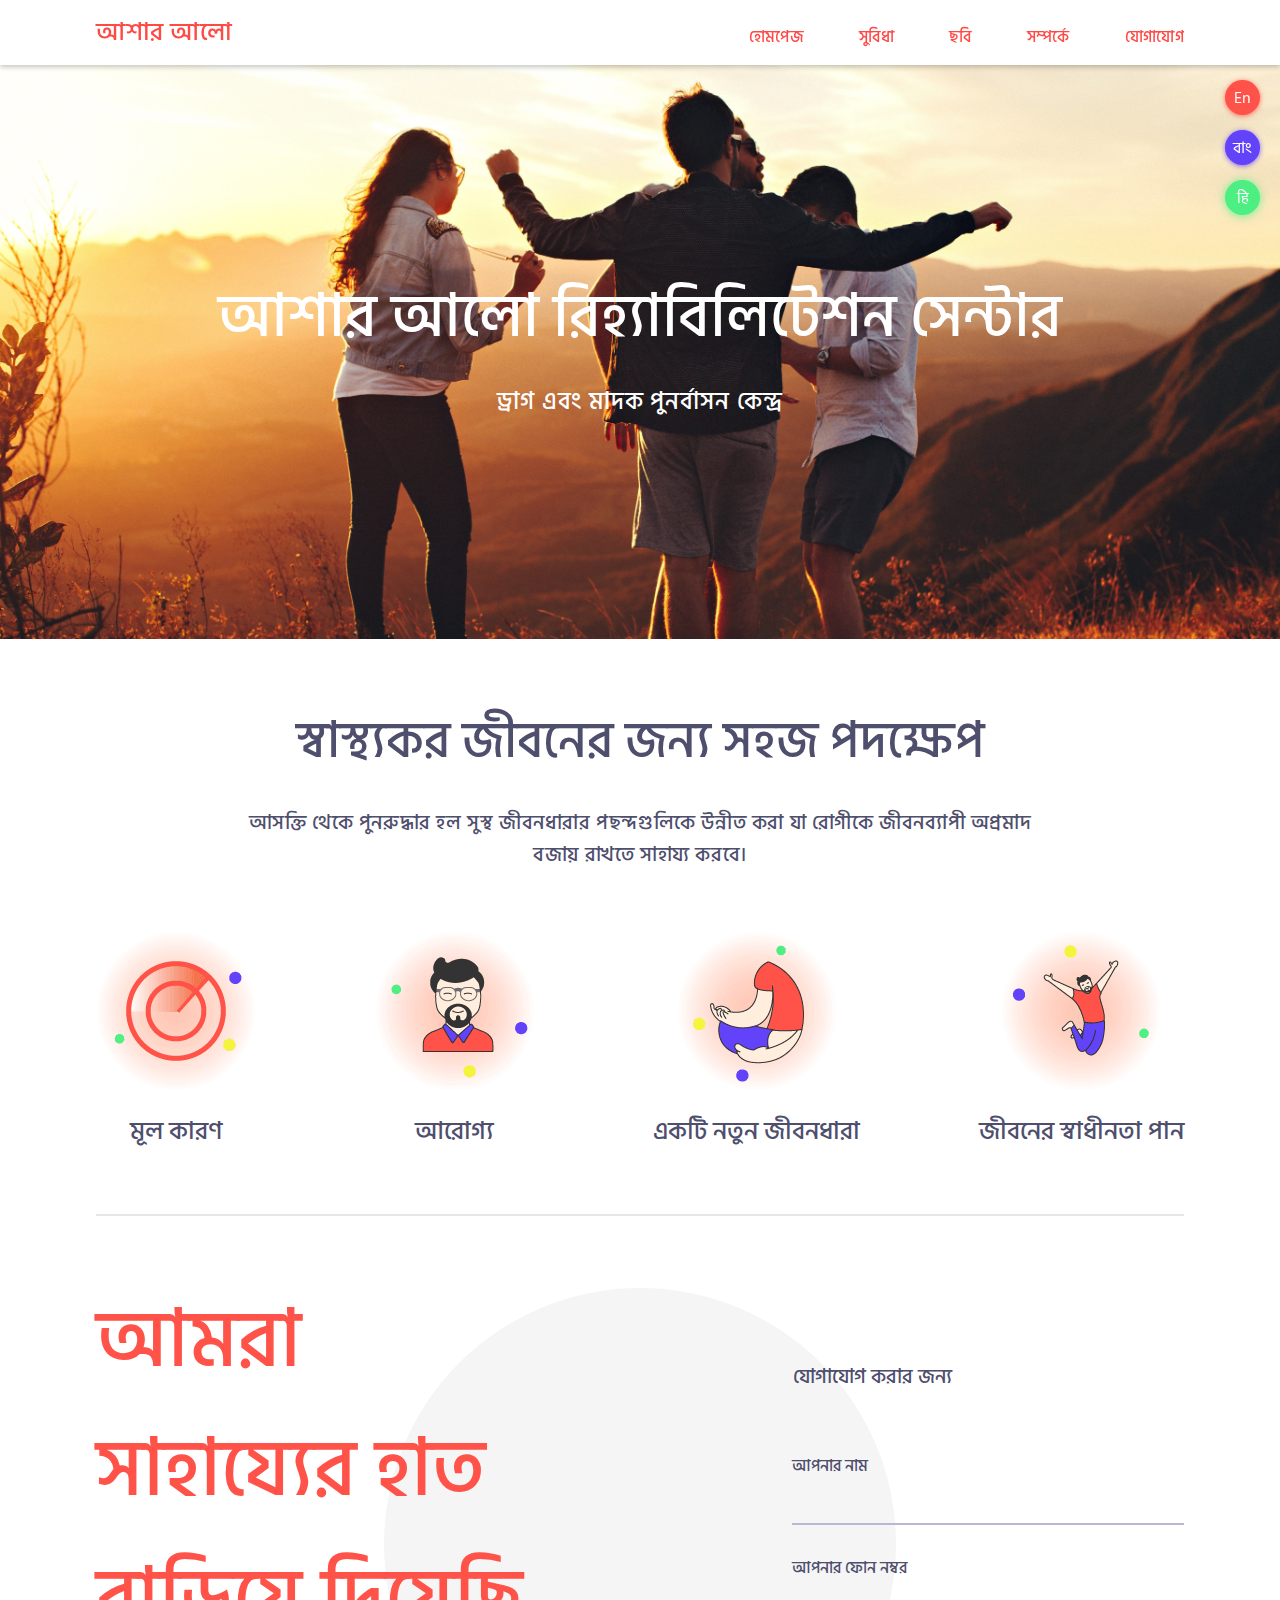
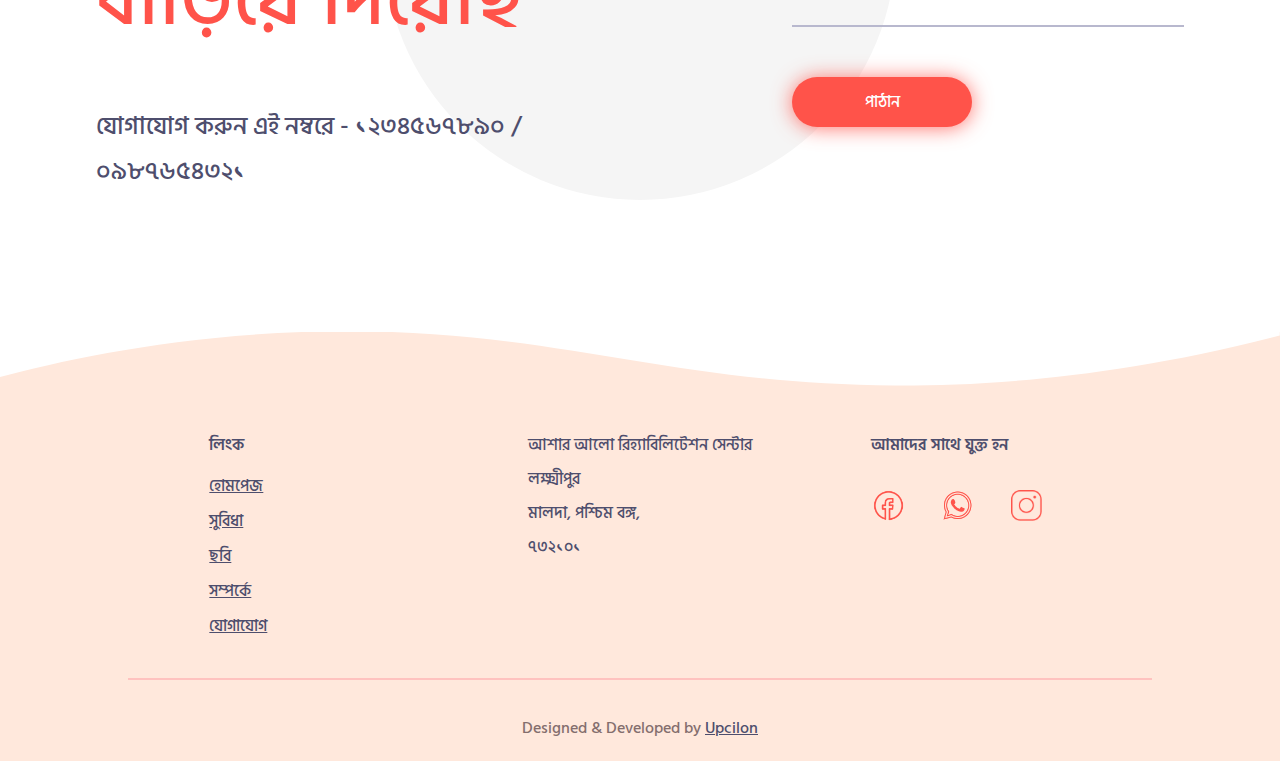
==== ben/index.html @ f7282404 "." ====
<!DOCTYPE html>
<html lang="en">
<head>
	<meta charset="UTF-8">
	<title>Document</title>
	<meta name="viewport" content="width=device-width, initial-scale=1, maximum-scale=1.0">
	<link href="https://fonts.googleapis.com/css?family=Hind+Siliguri:400,500" rel="stylesheet">
	<link rel="stylesheet" type="text/css" href="../assets/styles/common/main.css">
	<link rel="stylesheet" type="text/css" media="screen and (min-width: 320px)" href="../assets/styles/mobile/main.css">
	<link rel="stylesheet" type="text/css" media="screen and (min-width: 1024px)" href="../assets/styles/desktop/main.css">
	<style type="text/css">
		*{
			font-family: 'Hind Siliguri', sans-serif !important;
		}
		#logo{
			margin-top: -4px;
		}
		#language li{
			padding: 5px 7px !important;
		}
	</style>
</head>
<body>
	<header>
		<div class="header-wrapper clearfix">
			<div id="logo"><a href="http://localhost/aa/ben">আশার আলো</a></div>
			<div id="menu">
				<nav>
					<ul>
						<li><a href="http://localhost/aa/ben">হোমপেজ</a></li>
						<li><a href="facilities.html">সুবিধা</a></li>
						<li><a href="gallery.html">ছবি</a></li>
						<li><a href="about-us.html">সম্পর্কে</a></li>
						<li><a href="contact-us.html">যোগাযোগ</a></li>
					</ul>
				</nav>
			</div>

			<div id="ham">
				<button class="hamburger hamburger--spring" type="button">
				  <span class="hamburger-box">
				    <span class="hamburger-inner"></span>
				  </span>
				</button>
			</div>
		</div>
	</header>

	<article>
		<div class="cover h-cover">
			<div class="cover-text">আশার আলো রিহ্যাবিলিটেশন সেন্টার</div>
			<h1>ড্রাগ এবং মাদক  পুনর্বাসন কেন্দ্র</h1>
			<div class="cover-img"><img src="../assets/images/cover.jpg"></div>
		</div>

		<div class="wrapper">
			<div>
				<div class="heading">স্বাস্থ্যকর জীবনের  জন্য সহজ পদক্ষেপ</div>
				<div class="sub-heading">আসক্তি থেকে পুনরুদ্ধার হল সুস্থ জীবনধারার পছন্দগুলিকে উন্নীত করা যা রোগীকে জীবনব্যাপী অপ্রমাদ বজায় রাখতে সাহায্য করবে।</div>
				<div class="infos">
					<div>
						<img src="../assets/images/target.png">
						<div class="small-heading">মূল কারণ</div>
					</div>
					<div>
						<img src="../assets/images/happy.png">
						<div class="small-heading">আরোগ্য</div>
					</div>
					<div>
						<img src="../assets/images/meditate.png">
						<div class="small-heading">একটি নতুন জীবনধারা</div>
					</div>
					<div>
						<img src="../assets/images/enjoy.png">
						<div class="small-heading">জীবনের স্বাধীনতা পান</div>
					</div>
				</div>
			</div>

			<div class="i-section">
				<div class="i-part">
					<div class="i-text i-text-orange">আমরা সাহায্যের হাত বাড়িয়ে দিয়েছি</div>
					<div class="small-heading">যোগাযোগ করুন এই নম্বরে - ১২৩৪৫৬৭৮৯০ / ০৯৮৭৬৫৪৩২১</div>
				</div>
				<div class="i-part form-cover">
					<div class="form-heading">যোগাযোগ করার জন্য</div>
					<div class="i-form-container">
						<form class="ajaxForm" method="post" action="">
							<div class="form-input">
								<div class="label">আপনার নাম</div>
								<input type="text" name="name" autocomplete="off">
							</div>
							<div class="form-input">
								<div class="label">আপনার ফোন নম্বর</div>
								<input type="text" name="number" autocomplete="off">
							</div>
							<div class="button-cover">
								<input class="button" type="submit" name="button" value="পাঠান">
							</div>
						</form>
					</div>
				</div>
				<div class="circle"></div>
			</div>
		</div>

		<ul id="language">
			<li class="en" data-name="en">En</li>
			<li class="ben" data-name="ben">বাং</li>
			<li class="hin" data-name="hin">हि</li>
		</ul>
	</article>


	<footer>
		<div class="ft-wrapper">
			<div class="ft-content">
				<div class="ft-content-box">
					<div class="ft-heading">লিংক</div>
					<ul class="ft-menu">
						<li><a href="http://localhost/aa">হোমপেজ</a></li>
						<li><a href="facilities.html">সুবিধা</a></li>
						<li><a href="gallery.html">ছবি</a></li>
						<li><a href="about-us.html">সম্পর্কে</a></li>
						<li><a href="contact-us.html">যোগাযোগ</a></li>
					</ul>
				</div>
				<div class="ft-content-box">
					<div class="ft-address">
						<div>আশার আলো রিহ্যাবিলিটেশন সেন্টার</div>
						<div>লক্ষ্মীপুর</div>
						<div>মালদা, পশ্চিম বঙ্গ,</div>
						<div>৭৩২১০১</div>
					</div>
				</div>
				<div class="ft-content-box">
					<div class="ft-social">
						<div class="ft-heading">আমাদের সাথে যুক্ত হন</div>
						<ul>
							<li><img src="../assets/images/facebook.png" width="35px" height="35px"></li>
							<li><img src="../assets/images/whatsapp.png" width="35px" height="35px"></li>
							<li><img src="../assets/images/instagram.png" width="35px" height="35px"></li>
						</ul>
					</div>
				</div>
			</div>

			<div class="border"></div>

			<div id="by">Designed & Developed by <span><a style="text-decoration: underline;" href="http://upcilon.in">Upcilon</a></span></div>

		</div>

		<div class="ft-background">
			<svg version="1.1" xmlns="http://www.w3.org/2000/svg" xmlns:xlink="http://www.w3.org/1999/xlink" x="0px" y="0px"
				 viewBox="0 0 1920 82" xml:space="preserve">
			<style type="text/css">
				.st0{fill:#FFFFFF;}
			</style>
			<path class="st0" d="M0,0.2h522.7c-22.5,0-45.9,0.4-70,1.3C254.4,8.6,95.7,43.5,0,69V0.2z M522.7,0.2c316,0,485.5,79.8,819.6,81.6
				c131,0.7,331.4-10.8,577.7-75.1V0.2H522.7z"/>
			</svg>
		</div>

		<script type="text/javascript" src="../assets/scripts/jquery.js"></script>
		<script type="text/javascript" src="../assets/scripts/main.js"></script>

	</footer>

</body>
</html>
---- assets/styles/common/main.css ----
html,body,header,footer,div,ul,li,a,input,form,button,nav,textarea{margin:0;padding:0;font-size:16px;box-sizing:border-box;outline:none;font-family:"Roboto",sans-serif;color:#4e4e6d;font-weight:500}a{text-decoration:none}li{list-style:none}img{max-width:100%}.clearfix:after{content:"";display:block;clear:both}header{height:65px;width:100%;box-shadow:0 2px 5px rgba(0,0,0,.23);padding:16px 0;position:fixed;top:0;left:0;background-color:#fff;z-index:10}header a{color:#ff4945;letter-spacing:.02em}footer{margin-top:100px;position:relative}.ft-background{position:absolute;background-color:#ffe8dc;height:100%;width:100%;min-height:306px;top:0;left:0;z-index:0}.ft-background svg{position:absolute;top:-1px;left:0}.header-wrapper{width:85%;margin:auto}.wrapper{width:85%;max-width:1160px;margin:auto}article{position:relative;z-index:9;min-height:100vh;margin-top:65px}.ft-wrapper{position:relative;z-index:1}.ft-content{display:flex;justify-content:space-around;-webkit-flex-wrap:wrap;flex-wrap:wrap}.ft-content-box{min-width:200px;margin-bottom:30px}.ft-menu,#by a{text-decoration:underline}.ft-address div{margin-bottom:8px}.ft-social ul{margin-top:30px}.ft-social li{display:inline-block;margin-right:30px}.ft-social li:last-child{margin-right:0}.border{width:80%;height:2px;background-color:#ffc2bf;margin:0 auto 35px}#by{color:#846e6e;text-align:center;padding-bottom:20px}.ft-heading{font-weight:600;margin-bottom:15px}#logo{float:left}#logo a{font-size:25px}#language{position:fixed;text-align:center;z-index:1}#language li{width:35px;height:35px;border-radius:100%;color:#fff;padding:8px 7px;font-weight:400}#language li:last-child{margin:0}.en{background-color:#ff534a;box-shadow:0 1px 5px rgba(255,83,74,.8)}.ben{background-color:#6243f9;box-shadow:0 1px 5px rgba(98,67,249,.8)}.hin{background-color:#4def83;box-shadow:0 1px 10px rgba(77,239,131,.8)}.cover{position:relative;height:21.5vw;display:flex;justify-content:center;flex-direction:column;align-items:center}.cover .cover-text,.cover h1{color:#fff;position:relative;z-index:1;font-weight:500}.cover-img{width:100%;position:absolute;top:0;left:0}.h-cover{height:45vw !important}.para-wrapper{width:80%;max-width:800px;margin:50px auto 0;font-weight:500}.para{margin-bottom:50px;letter-spacing:.03em;line-height:26px}.para-heading{margin-bottom:20px;color:#32324c}.infos{display:flex;text-align:center;flex-wrap:wrap;-webkit-flex-wrap:wrap;border-bottom:2px solid #e6e6e6;padding-bottom:40px}.infos .small-heading{margin:10px 0 20px}.form-cover{align-items:flex-end}.form-heading{font-size:20px;margin-bottom:60px;text-align:center}.form-input{margin-bottom:30px}.label{margin-bottom:10px}input[type=text]{width:100%;height:36px;background:rgba(0,0,0,0);border:none;border-bottom:2px solid #b8b8ce;font-weight:400}.button-cover{margin-top:50px;text-align:left}.button{width:180px;height:50px;border-radius:25px;border:none;background:#ff534a;color:#fff;box-shadow:0 1px 20px rgba(255,83,74,.8)}textarea{width:100%;height:160px;border:2px solid #b8b8ce;border-radius:12px;margin-top:20px;font-weight:400;padding:15px}.gallery{display:flex;flex-wrap:wrap;justify-content:center;align-items:center;margin-top:120px}.gallery img{border:1px solid #ededed}.popupContainer,.popHtmlContainer,.popImgContainer{width:100%;height:100%}.popupContainer{position:fixed;z-index:10;top:0;left:0;background:rgba(255,255,255,.9);padding:15px;display:none}.popupContainer .workImg{box-shadow:1px 2px 20px rgba(0,0,0,.16);max-height:100%}.popHtmlContainer{position:relative}.popItemContainer{display:flex;align-items:center;justify-content:center;height:100%}.arrowContainer{width:50px;height:100%;position:absolute;top:0;z-index:11}.leftArrow{left:0;transform:rotate(180deg)}.rightArrow{right:0}.close{width:50px;height:50px;position:absolute;top:0;right:0;z-index:12}.ajaxPopup{text-align:center;position:fixed;top:0;left:0;bottom:0;right:0;margin:auto;max-width:360px;width:100%;height:160px;background-color:#fff;box-shadow:2px 5px 45px rgba(0,0,0,.18);border-radius:12px;padding:40px 20px;z-index:20}.ajaxPopup .pink{color:#ff1493;font-size:35px;margin-bottom:30px}.ajaxPopup .navy{color:navy}.ajaxPopup .red{color:#ff1e67}.animated{-webkit-animation-duration:1s;animation-duration:1s;-webkit-animation-fill-mode:both;animation-fill-mode:both}@-webkit-keyframes bounceInDown{from,60%,75%,90%,to{-webkit-animation-timing-function:cubic-bezier(0.215, 0.61, 0.355, 1);animation-timing-function:cubic-bezier(0.215, 0.61, 0.355, 1)}0%{opacity:0;-webkit-transform:translate3d(0, -3000px, 0);transform:translate3d(0, -3000px, 0)}60%{opacity:1;-webkit-transform:translate3d(0, 25px, 0);transform:translate3d(0, 25px, 0)}75%{-webkit-transform:translate3d(0, -10px, 0);transform:translate3d(0, -10px, 0)}90%{-webkit-transform:translate3d(0, 5px, 0);transform:translate3d(0, 5px, 0)}to{-webkit-transform:translate3d(0, 0, 0);transform:translate3d(0, 0, 0)}}@keyframes bounceInDown{from,60%,75%,90%,to{-webkit-animation-timing-function:cubic-bezier(0.215, 0.61, 0.355, 1);animation-timing-function:cubic-bezier(0.215, 0.61, 0.355, 1)}0%{opacity:0;-webkit-transform:translate3d(0, -3000px, 0);transform:translate3d(0, -3000px, 0)}60%{opacity:1;-webkit-transform:translate3d(0, 25px, 0);transform:translate3d(0, 25px, 0)}75%{-webkit-transform:translate3d(0, -10px, 0);transform:translate3d(0, -10px, 0)}90%{-webkit-transform:translate3d(0, 5px, 0);transform:translate3d(0, 5px, 0)}to{-webkit-transform:translate3d(0, 0, 0);transform:translate3d(0, 0, 0)}}.bounceInDown{-webkit-animation-name:bounceInDown;animation-name:bounceInDown}/*# sourceMappingURL=main.css.map */
---- assets/styles/mobile/main.css ----
.ft-content{padding:60px 40px 0}.ft-menu li{height:28px}#ham{float:right;margin-top:4px}#menu{width:100vw;position:absolute;top:66px;left:0;text-align:center;height:0;overflow:hidden;transition:height .5s ease}nav{background:#fff;box-shadow:0 2px 5px rgba(0,0,0,.23);height:315px}nav li{line-height:60px}nav a{display:inline-block;width:100%;height:100%}.menu-is-active{height:100vh !important}.hamburger{display:inline-block;cursor:pointer;transition-property:opacity,filter;transition-duration:.15s;transition-timing-function:linear;font:inherit;color:inherit;text-transform:none;background-color:transparent;border:0;margin:0;overflow:visible;outline:none}.hamburger-box{width:26px;height:24px;display:inline-block;position:relative}.hamburger-inner{display:block;top:50%;margin-top:-2px}.hamburger-inner,.hamburger-inner::before,.hamburger-inner::after{width:26px;height:3px;background-color:#ff4945;border-radius:15px;position:absolute;transition-property:transform;transition-duration:.15s;transition-timing-function:ease}.hamburger-inner::before,.hamburger-inner::after{content:"";display:block}.hamburger-inner::before{top:-10px}.hamburger-inner::after{bottom:-10px}.hamburger--spring .hamburger-inner{top:2px;transition:background-color 0s .13s linear}.hamburger--spring .hamburger-inner::before{top:10px;transition:top .1s .2s cubic-bezier(0.33333, 0.66667, 0.66667, 1),transform .13s cubic-bezier(0.55, 0.055, 0.675, 0.19)}.hamburger--spring .hamburger-inner::after{top:20px;transition:top .2s .2s cubic-bezier(0.33333, 0.66667, 0.66667, 1),transform .13s cubic-bezier(0.55, 0.055, 0.675, 0.19)}.hamburger--spring.is-active .hamburger-inner{transition-delay:.22s;background-color:transparent}.hamburger--spring.is-active .hamburger-inner::before{top:0;transition:top .1s .15s cubic-bezier(0.33333, 0, 0.66667, 0.33333),transform .13s .22s cubic-bezier(0.215, 0.61, 0.355, 1);transform:translate3d(0, 10px, 0) rotate(45deg)}.hamburger--spring.is-active .hamburger-inner::after{top:0;transition:top .2s cubic-bezier(0.33333, 0, 0.66667, 0.33333),transform .13s .22s cubic-bezier(0.215, 0.61, 0.355, 1);transform:translate3d(0, 10px, 0) rotate(-45deg)}#language{bottom:10px;right:10px}#language li{display:inline-block;margin-bottom:0;margin-right:15px}.cover h1{font-size:16px;letter-spacing:.02em}.para-heading{font-size:24px}.heading{font-size:25px;margin-top:40px;margin-bottom:25px;text-align:center}.sub-heading{max-width:815px;font-size:18px;line-height:28px;margin:0 auto 60px;text-align:center;letter-spacing:.03em;font-weight:400}.small-heading{max-width:815px;font-size:18px}.i-section{display:flex;flex-direction:column;position:relative;min-height:45vw;margin-top:40px}.i-part{flex:1;display:flex;flex-direction:column;position:relative;z-index:1;justify-content:center}.i-part:first-child{text-align:center;margin-bottom:50px}.circle{height:calc(100vw * .6);width:calc(100vw * .6);background:#f5f5f5;border-radius:100%;position:absolute;top:0;left:0;bottom:0;right:0;margin:auto}.i-text{font-size:45px;margin-bottom:15px}.i-text-orange{color:#ff534a}.i-text-white{color:#fff}.i-form-container{width:100%;max-width:392px}.programs .heading{margin-top:0}.programs .sub-heading{margin-bottom:0}.programs-background{width:100%;background-color:#f98c41;padding:40px 25px}.contact .i-part{align-items:flex-start}.contact .i-form-container{margin-top:45px}.contact-part{margin-bottom:40px;display:flex;align-items:flex-start;flex-direction:column;text-align:left}.address,.phone,.social{margin-top:20px}.social{min-width:256px;max-width:360px;display:flex;flex-wrap:wrap}.social li{margin:10px;width:50px}.social li:first-child{margin-left:0}.p div{font-size:18px;margin-bottom:6px}.atta{font-size:20px;font-weight:600;letter-spacing:.05em;max-width:392px;line-height:30px}@media screen and (min-width: 320px){.cover-text{font-size:20px}.infos{justify-content:space-around}.gallery{padding:10px}.gallery li{margin:.5rem;width:calc(50% - 1rem)}}@media screen and (min-width: 480px){.cover-text{font-size:30px}.heading{font-size:30px}}@media screen and (min-width: 720px){.cover-text{font-size:35px}.heading{font-size:30px}.circle{height:calc(100vw * .5);width:calc(100vw * .5)}.gallery li{margin:1rem;width:calc(33% - 2rem)}}@media screen and (max-width: 1023px){.i-part{align-items:center}.contact .i-part:first-child{border-bottom:2px solid #e6e6e6}}/*# sourceMappingURL=main.css.map */
---- assets/styles/desktop/main.css ----
.ft-content{padding:100px 150px 0}.ft-menu li{height:35px}#language{top:80px;right:20px}#language li{display:block;margin-bottom:15px;margin-right:0}#ham{display:none}#menu{position:relative;float:right;height:unset;width:unset;top:unset;left:unset}nav{height:unset;box-shadow:unset}nav li{display:inline-block;margin-right:35px;line-height:unset}nav a{padding:8px}nav li:last-child{margin-right:0}nav li:last-child a{padding-right:0}.cover h1{font-size:24px;letter-spacing:.04em}.cover-text{font-size:60px}.para-heading{font-size:36px}.heading{font-size:50px;margin-top:60px}.sub-heading{font-size:20px;line-height:32px;font-weight:500}.small-heading{font-size:25px;line-height:45px}.i-section{flex-direction:row}.i-text{font-size:80px;margin-bottom:40px;text-align:left;margin-top:-18px;max-width:450px;margin-bottom:40px}.circle{height:calc(100vw * .4);width:calc(100vw * .4)}.i-part:first-child{align-items:flex-start;text-align:left;margin-bottom:0}.i-part:last-child{align-items:flex-end}.programs{height:550px;min-height:0}.programs .heading,.programs .sub-heading{text-align:left}.programs .i-part{padding:40px 7.5vw}.programs .wrapper{width:100%}.programs-background{max-width:50vw;border-top-right-radius:275px;border-bottom-right-radius:272px}@media screen and (min-width: 1024px){.infos{justify-content:space-between}.gallery li{margin:1rem;width:calc(25% - 2rem);max-width:380px}.form-heading,.atta{text-align:left;width:391px}}@media screen and (min-width: 1200px)and (max-width: 1365px){.contact{padding:0 7.5vw}}@media screen and (min-width: 1366px){.contact{padding:0 100px}}/*# sourceMappingURL=main.css.map */
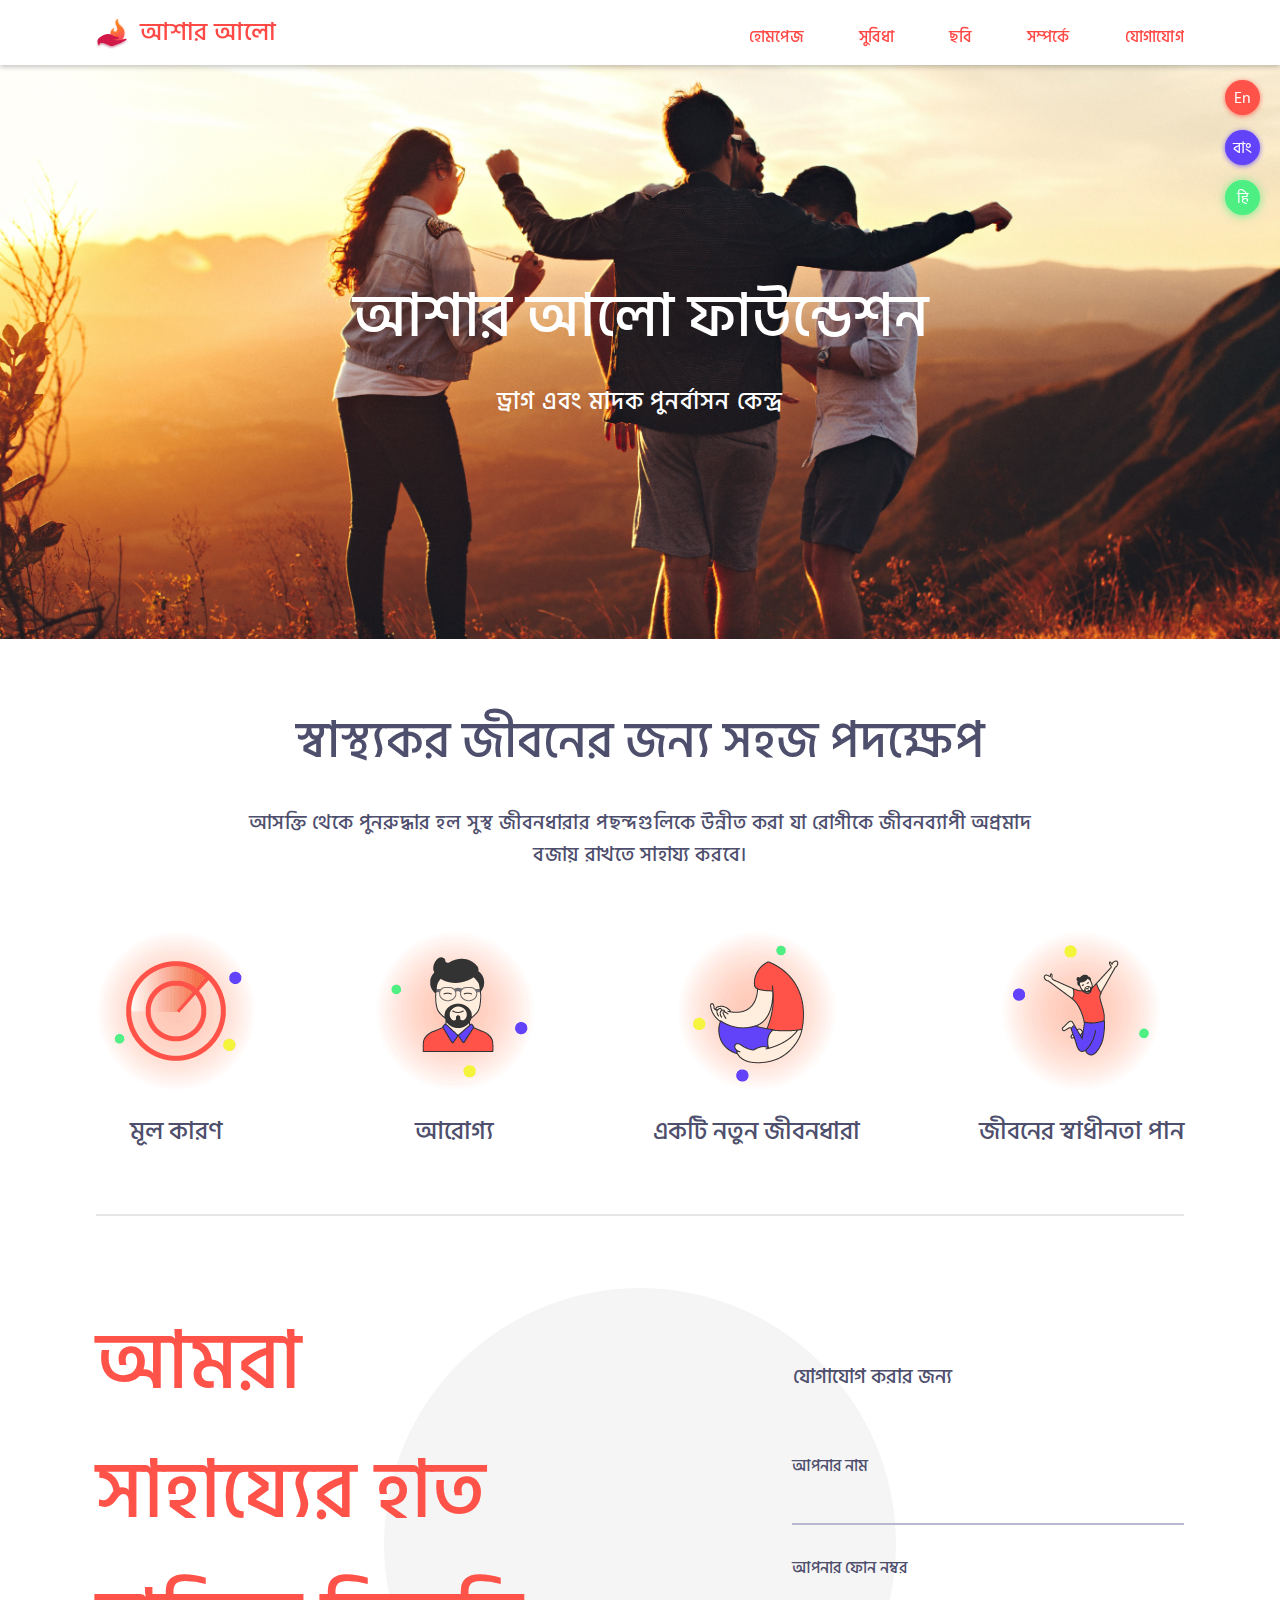
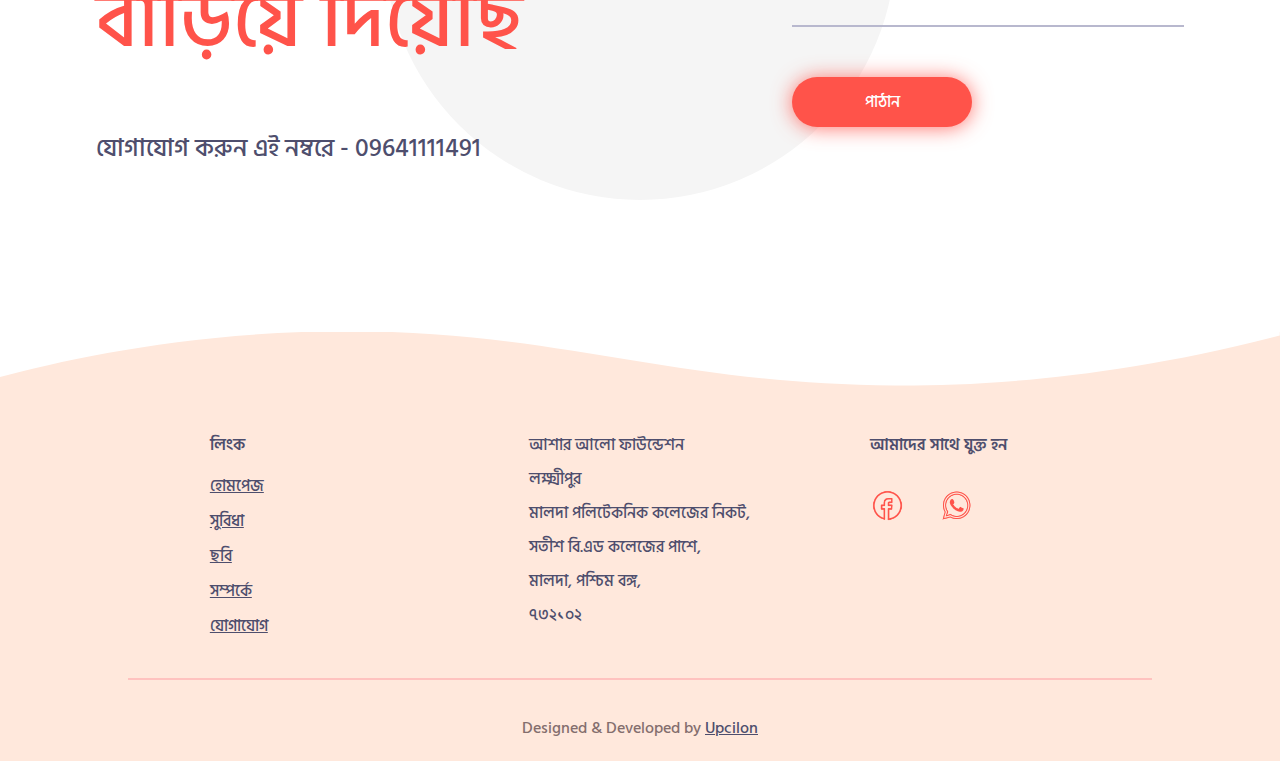
==== commit f96ec85f: "." ====
--- a/ben/index.html
+++ b/ben/index.html
@@ -2,7 +2,22 @@
 <html lang="en">
 <head>
 	<meta charset="UTF-8">
-	<title>Document</title>
+	<title>আশার আলো ফাউন্ডেশন | রিহ্যাবিলিটেশন সেন্টার | মালদা, পশ্চিম বঙ্গ</title>
+	<meta name="description" content="আপনি বা আপনার প্রিয়জন কি নেশায় ভুগছেন? আমরা সবসময় আপনাদের পাশে আছি নেশা থেকে মুক্ত করার জন্য। আশার আলো ফাউন্ডেশনে আমরা সবসময় চেষ্টা করে চলেছি আপনাদের সবথেকে ভালো পরিচর্যা করে একটি নেশামুক্ত সমাজ তোলার।">
+	<meta name="keywords" content="রিহাব, রিহ্যাবিলিটেশন, রিহ্যাবিলিটেশন সেন্টার, নেশা, নেশা ছাড়া, চিকিৎসা, মালদা, পশ্চিম বঙ্গ, ওয়েস্ট বেঙ্গল, ড্রাগ, এলকোহল, মদ, গাঁজা">
+	<link rel="icon" type="image/png" href="../assets/images/icon.png">
+
+	<meta itemprop="name" content="Ashar Alo Foundation: Drugs and Alcohol Rehab"/>
+    <meta itemprop="description" content="Drugs and Alcohol rehabilitation in Malda, West Bengal"/>
+    <meta itemprop="image" content="http://asharalo.in/assets/images/cover.jpg"/>
+
+	<meta property="og:title" content="Ashar Alo Foundation | Drugs and Alcohol Rehab"/>
+    <meta property="og:type" content="website"/>
+    <meta property="og:url" content="http://asharalo.in/"/>
+    <meta property="og:image" content="http://asharalo.in/assets/images/cover.jpg"/>
+    <meta property="og:description" content="Drugs and Alcohol Rehab in Malda, West Bengal"/>
+    <meta property="og:site_name" content="asharalo"/>
+
 	<meta name="viewport" content="width=device-width, initial-scale=1, maximum-scale=1.0">
 	<link href="https://fonts.googleapis.com/css?family=Hind+Siliguri:400,500" rel="stylesheet">
 	<link rel="stylesheet" type="text/css" href="../assets/styles/common/main.css">
@@ -23,11 +38,14 @@
 <body>
 	<header>
 		<div class="header-wrapper clearfix">
-			<div id="logo"><a href="http://localhost/aa/ben">আশার আলো</a></div>
+			<div id="logo">
+				<img src="../assets/images/logo.png">
+				<a href="http://asharalo.in/ben">আশার আলো</a>
+			</div>
 			<div id="menu">
 				<nav>
 					<ul>
-						<li><a href="http://localhost/aa/ben">হোমপেজ</a></li>
+						<li><a href="http://asharalo.in/ben">হোমপেজ</a></li>
 						<li><a href="facilities.html">সুবিধা</a></li>
 						<li><a href="gallery.html">ছবি</a></li>
 						<li><a href="about-us.html">সম্পর্কে</a></li>
@@ -48,7 +66,7 @@
 
 	<article>
 		<div class="cover h-cover">
-			<div class="cover-text">আশার আলো রিহ্যাবিলিটেশন সেন্টার</div>
+			<div class="cover-text">আশার আলো ফাউন্ডেশন</div>
 			<h1>ড্রাগ এবং মাদক  পুনর্বাসন কেন্দ্র</h1>
 			<div class="cover-img"><img src="../assets/images/cover.jpg"></div>
 		</div>
@@ -80,12 +98,12 @@
 			<div class="i-section">
 				<div class="i-part">
 					<div class="i-text i-text-orange">আমরা সাহায্যের হাত বাড়িয়ে দিয়েছি</div>
-					<div class="small-heading">যোগাযোগ করুন এই নম্বরে - ১২৩৪৫৬৭৮৯০ / ০৯৮৭৬৫৪৩২১</div>
+					<div class="small-heading">যোগাযোগ করুন এই নম্বরে - 09641111491</div>
 				</div>
 				<div class="i-part form-cover">
 					<div class="form-heading">যোগাযোগ করার জন্য</div>
 					<div class="i-form-container">
-						<form class="ajaxForm" method="post" action="">
+						<form class="ajaxForm" action="https://formcarry.com/s/yyg1X0cPX9f" method="POST" accept-charset="UTF-8">
 							<div class="form-input">
 								<div class="label">আপনার নাম</div>
 								<input type="text" name="name" autocomplete="off">
@@ -95,8 +113,9 @@
 								<input type="text" name="number" autocomplete="off">
 							</div>
 							<div class="button-cover">
-								<input class="button" type="submit" name="button" value="পাঠান">
+								<input class="button" type="submit" value="পাঠান">
 							</div>
+							<input type="hidden" name="_gotcha">
 						</form>
 					</div>
 				</div>
@@ -118,7 +137,7 @@
 				<div class="ft-content-box">
 					<div class="ft-heading">লিংক</div>
 					<ul class="ft-menu">
-						<li><a href="http://localhost/aa">হোমপেজ</a></li>
+						<li><a href="http://asharalo.in/ben">হোমপেজ</a></li>
 						<li><a href="facilities.html">সুবিধা</a></li>
 						<li><a href="gallery.html">ছবি</a></li>
 						<li><a href="about-us.html">সম্পর্কে</a></li>
@@ -127,19 +146,20 @@
 				</div>
 				<div class="ft-content-box">
 					<div class="ft-address">
-						<div>আশার আলো রিহ্যাবিলিটেশন সেন্টার</div>
+						<div>আশার আলো ফাউন্ডেশন</div>
 						<div>লক্ষ্মীপুর</div>
+						<div>মালদা পলিটেকনিক কলেজের নিকট,</div>
+						<div>সতীশ বি.এড কলেজের পাশে,</div>
 						<div>মালদা, পশ্চিম বঙ্গ,</div>
-						<div>৭৩২১০১</div>
+						<div>৭৩২১০২</div>
 					</div>
 				</div>
 				<div class="ft-content-box">
 					<div class="ft-social">
 						<div class="ft-heading">আমাদের সাথে যুক্ত হন</div>
 						<ul>
-							<li><img src="../assets/images/facebook.png" width="35px" height="35px"></li>
-							<li><img src="../assets/images/whatsapp.png" width="35px" height="35px"></li>
-							<li><img src="../assets/images/instagram.png" width="35px" height="35px"></li>
+							<li><a href="https://www.facebook.com/aharalofoundation" target="_blank"><img src="../assets/images/facebook.png" width="35px" height="35px"></a></li>
+							<li id="whatsapp"><img src="../assets/images/whatsapp.png" width="35px" height="35px"></li>
 						</ul>
 					</div>
 				</div>
--- a/assets/styles/common/main.css
+++ b/assets/styles/common/main.css
@@ -1 +1 @@
-html,body,header,footer,div,ul,li,a,input,form,button,nav,textarea{margin:0;padding:0;font-size:16px;box-sizing:border-box;outline:none;font-family:"Roboto",sans-serif;color:#4e4e6d;font-weight:500}a{text-decoration:none}li{list-style:none}img{max-width:100%}.clearfix:after{content:"";display:block;clear:both}header{height:65px;width:100%;box-shadow:0 2px 5px rgba(0,0,0,.23);padding:16px 0;position:fixed;top:0;left:0;background-color:#fff;z-index:10}header a{color:#ff4945;letter-spacing:.02em}footer{margin-top:100px;position:relative}.ft-background{position:absolute;background-color:#ffe8dc;height:100%;width:100%;min-height:306px;top:0;left:0;z-index:0}.ft-background svg{position:absolute;top:-1px;left:0}.header-wrapper{width:85%;margin:auto}.wrapper{width:85%;max-width:1160px;margin:auto}article{position:relative;z-index:9;min-height:100vh;margin-top:65px}.ft-wrapper{position:relative;z-index:1}.ft-content{display:flex;justify-content:space-around;-webkit-flex-wrap:wrap;flex-wrap:wrap}.ft-content-box{min-width:200px;margin-bottom:30px}.ft-menu,#by a{text-decoration:underline}.ft-address div{margin-bottom:8px}.ft-social ul{margin-top:30px}.ft-social li{display:inline-block;margin-right:30px}.ft-social li:last-child{margin-right:0}.border{width:80%;height:2px;background-color:#ffc2bf;margin:0 auto 35px}#by{color:#846e6e;text-align:center;padding-bottom:20px}.ft-heading{font-weight:600;margin-bottom:15px}#logo{float:left}#logo a{font-size:25px}#language{position:fixed;text-align:center;z-index:1}#language li{width:35px;height:35px;border-radius:100%;color:#fff;padding:8px 7px;font-weight:400}#language li:last-child{margin:0}.en{background-color:#ff534a;box-shadow:0 1px 5px rgba(255,83,74,.8)}.ben{background-color:#6243f9;box-shadow:0 1px 5px rgba(98,67,249,.8)}.hin{background-color:#4def83;box-shadow:0 1px 10px rgba(77,239,131,.8)}.cover{position:relative;height:21.5vw;display:flex;justify-content:center;flex-direction:column;align-items:center}.cover .cover-text,.cover h1{color:#fff;position:relative;z-index:1;font-weight:500}.cover-img{width:100%;position:absolute;top:0;left:0}.h-cover{height:45vw !important}.para-wrapper{width:80%;max-width:800px;margin:50px auto 0;font-weight:500}.para{margin-bottom:50px;letter-spacing:.03em;line-height:26px}.para-heading{margin-bottom:20px;color:#32324c}.infos{display:flex;text-align:center;flex-wrap:wrap;-webkit-flex-wrap:wrap;border-bottom:2px solid #e6e6e6;padding-bottom:40px}.infos .small-heading{margin:10px 0 20px}.form-cover{align-items:flex-end}.form-heading{font-size:20px;margin-bottom:60px;text-align:center}.form-input{margin-bottom:30px}.label{margin-bottom:10px}input[type=text]{width:100%;height:36px;background:rgba(0,0,0,0);border:none;border-bottom:2px solid #b8b8ce;font-weight:400}.button-cover{margin-top:50px;text-align:left}.button{width:180px;height:50px;border-radius:25px;border:none;background:#ff534a;color:#fff;box-shadow:0 1px 20px rgba(255,83,74,.8)}textarea{width:100%;height:160px;border:2px solid #b8b8ce;border-radius:12px;margin-top:20px;font-weight:400;padding:15px}.gallery{display:flex;flex-wrap:wrap;justify-content:center;align-items:center;margin-top:120px}.gallery img{border:1px solid #ededed}.popupContainer,.popHtmlContainer,.popImgContainer{width:100%;height:100%}.popupContainer{position:fixed;z-index:10;top:0;left:0;background:rgba(255,255,255,.9);padding:15px;display:none}.popupContainer .workImg{box-shadow:1px 2px 20px rgba(0,0,0,.16);max-height:100%}.popHtmlContainer{position:relative}.popItemContainer{display:flex;align-items:center;justify-content:center;height:100%}.arrowContainer{width:50px;height:100%;position:absolute;top:0;z-index:11}.leftArrow{left:0;transform:rotate(180deg)}.rightArrow{right:0}.close{width:50px;height:50px;position:absolute;top:0;right:0;z-index:12}.ajaxPopup{text-align:center;position:fixed;top:0;left:0;bottom:0;right:0;margin:auto;max-width:360px;width:100%;height:160px;background-color:#fff;box-shadow:2px 5px 45px rgba(0,0,0,.18);border-radius:12px;padding:40px 20px;z-index:20}.ajaxPopup .pink{color:#ff1493;font-size:35px;margin-bottom:30px}.ajaxPopup .navy{color:navy}.ajaxPopup .red{color:#ff1e67}.animated{-webkit-animation-duration:1s;animation-duration:1s;-webkit-animation-fill-mode:both;animation-fill-mode:both}@-webkit-keyframes bounceInDown{from,60%,75%,90%,to{-webkit-animation-timing-function:cubic-bezier(0.215, 0.61, 0.355, 1);animation-timing-function:cubic-bezier(0.215, 0.61, 0.355, 1)}0%{opacity:0;-webkit-transform:translate3d(0, -3000px, 0);transform:translate3d(0, -3000px, 0)}60%{opacity:1;-webkit-transform:translate3d(0, 25px, 0);transform:translate3d(0, 25px, 0)}75%{-webkit-transform:translate3d(0, -10px, 0);transform:translate3d(0, -10px, 0)}90%{-webkit-transform:translate3d(0, 5px, 0);transform:translate3d(0, 5px, 0)}to{-webkit-transform:translate3d(0, 0, 0);transform:translate3d(0, 0, 0)}}@keyframes bounceInDown{from,60%,75%,90%,to{-webkit-animation-timing-function:cubic-bezier(0.215, 0.61, 0.355, 1);animation-timing-function:cubic-bezier(0.215, 0.61, 0.355, 1)}0%{opacity:0;-webkit-transform:translate3d(0, -3000px, 0);transform:translate3d(0, -3000px, 0)}60%{opacity:1;-webkit-transform:translate3d(0, 25px, 0);transform:translate3d(0, 25px, 0)}75%{-webkit-transform:translate3d(0, -10px, 0);transform:translate3d(0, -10px, 0)}90%{-webkit-transform:translate3d(0, 5px, 0);transform:translate3d(0, 5px, 0)}to{-webkit-transform:translate3d(0, 0, 0);transform:translate3d(0, 0, 0)}}.bounceInDown{-webkit-animation-name:bounceInDown;animation-name:bounceInDown}/*# sourceMappingURL=main.css.map */
+html,body,header,footer,div,ul,li,a,input,form,button,nav,textarea{margin:0;padding:0;font-size:16px;box-sizing:border-box;outline:none;font-family:"Roboto",sans-serif;color:#4e4e6d;font-weight:500}a{text-decoration:none}li{list-style:none}img{max-width:100%}.clearfix:after{content:"";display:block;clear:both}header{height:65px;width:100%;box-shadow:0 2px 5px rgba(0,0,0,.23);padding:16px 0;position:fixed;top:0;left:0;background-color:#fff;z-index:10}header a{color:#ff4945;letter-spacing:.02em}footer{margin-top:100px;position:relative}.ft-background{position:absolute;background-color:#ffe8dc;height:100%;width:100%;min-height:306px;top:0;left:0;z-index:0}.ft-background svg{position:absolute;top:-1px;left:0}.header-wrapper{width:85%;margin:auto}.wrapper{width:85%;max-width:1160px;margin:auto}article{position:relative;z-index:9;min-height:100vh;margin-top:65px}.ft-wrapper{position:relative;z-index:1}.ft-content{display:flex;justify-content:space-around;-webkit-flex-wrap:wrap;flex-wrap:wrap}.ft-content-box{min-width:200px;margin-bottom:30px}.ft-menu,#by a{text-decoration:underline}.ft-address div{margin-bottom:8px}.ft-social ul{margin-top:30px}.ft-social li{display:inline-block;margin-right:30px}.ft-social li:last-child{margin-right:0}.border{width:80%;height:2px;background-color:#ffc2bf;margin:0 auto 35px}#by{color:#846e6e;text-align:center;padding-bottom:20px}.ft-heading{font-weight:600;margin-bottom:15px}#logo{float:left}#logo a{font-size:25px}#logo img,#logo a{display:inline-block;vertical-align:middle}#logo img{margin-right:8px}#language{position:fixed;text-align:center;z-index:1}#language li{width:35px;height:35px;border-radius:100%;color:#fff;padding:8px 7px;font-weight:400;cursor:pointer}#language li:last-child{margin:0}.en{background-color:#ff534a;box-shadow:0 1px 5px rgba(255,83,74,.8)}.ben{background-color:#6243f9;box-shadow:0 1px 5px rgba(98,67,249,.8)}.hin{background-color:#4def83;box-shadow:0 1px 10px rgba(77,239,131,.8)}.cover{position:relative;height:21.5vw;display:flex;justify-content:center;flex-direction:column;align-items:center}.cover .cover-text,.cover h1{color:#fff;position:relative;z-index:1;font-weight:500}.cover-img{width:100%;position:absolute;top:0;left:0}.h-cover{height:45vw !important}.para-wrapper{width:80%;max-width:800px;margin:50px auto 0;font-weight:500}.para{margin-bottom:50px;letter-spacing:.03em;line-height:26px}.para-heading{margin-bottom:20px;color:#32324c}.infos{display:flex;text-align:center;flex-wrap:wrap;-webkit-flex-wrap:wrap;border-bottom:2px solid #e6e6e6;padding-bottom:40px}.infos .small-heading{margin:10px 0 20px}.form-cover{align-items:flex-end}.form-heading{font-size:20px;margin-bottom:60px;text-align:center}.form-input{margin-bottom:30px}.label{margin-bottom:10px}input[type=text]{width:100%;height:36px;background:rgba(0,0,0,0);border:none;border-bottom:2px solid #b8b8ce;font-weight:400}.button-cover{margin-top:50px;text-align:left}.button{width:180px;height:50px;border-radius:25px;border:none;background:#ff534a;color:#fff;box-shadow:0 1px 20px rgba(255,83,74,.8)}textarea{width:100%;height:160px;border:2px solid #b8b8ce;border-radius:12px;margin-top:20px;font-weight:400;padding:15px}.gallery{display:flex;flex-wrap:wrap;justify-content:center;align-items:center;margin-top:120px}.gallery img{border:1px solid #ededed}.popupContainer,.popHtmlContainer,.popImgContainer{width:100%;height:100%}.popupContainer{position:fixed;z-index:10;top:0;left:0;background:rgba(255,255,255,.9);padding:15px;display:none}.popupContainer .workImg{box-shadow:1px 2px 20px rgba(0,0,0,.16);max-height:100%}.popHtmlContainer{position:relative}.popItemContainer{display:flex;align-items:center;justify-content:center;height:100%}.arrowContainer{width:50px;height:100%;position:absolute;top:0;z-index:11}.leftArrow{left:0;transform:rotate(180deg)}.rightArrow{right:0}.close{width:50px;height:50px;position:absolute;top:0;right:0;z-index:12}.ajaxPopup{text-align:center;position:fixed;top:0;left:0;bottom:0;right:0;margin:auto;max-width:360px;width:100%;height:160px;background-color:#fff;box-shadow:2px 5px 45px rgba(0,0,0,.18);border-radius:12px;padding:40px 20px;z-index:20}.ajaxPopup .pink{color:#ff1493;font-size:35px;margin-bottom:30px}.ajaxPopup .navy{color:navy}.ajaxPopup .red{color:#ff1e67}.animated{-webkit-animation-duration:1s;animation-duration:1s;-webkit-animation-fill-mode:both;animation-fill-mode:both}@-webkit-keyframes bounceInDown{from,60%,75%,90%,to{-webkit-animation-timing-function:cubic-bezier(0.215, 0.61, 0.355, 1);animation-timing-function:cubic-bezier(0.215, 0.61, 0.355, 1)}0%{opacity:0;-webkit-transform:translate3d(0, -3000px, 0);transform:translate3d(0, -3000px, 0)}60%{opacity:1;-webkit-transform:translate3d(0, 25px, 0);transform:translate3d(0, 25px, 0)}75%{-webkit-transform:translate3d(0, -10px, 0);transform:translate3d(0, -10px, 0)}90%{-webkit-transform:translate3d(0, 5px, 0);transform:translate3d(0, 5px, 0)}to{-webkit-transform:translate3d(0, 0, 0);transform:translate3d(0, 0, 0)}}@keyframes bounceInDown{from,60%,75%,90%,to{-webkit-animation-timing-function:cubic-bezier(0.215, 0.61, 0.355, 1);animation-timing-function:cubic-bezier(0.215, 0.61, 0.355, 1)}0%{opacity:0;-webkit-transform:translate3d(0, -3000px, 0);transform:translate3d(0, -3000px, 0)}60%{opacity:1;-webkit-transform:translate3d(0, 25px, 0);transform:translate3d(0, 25px, 0)}75%{-webkit-transform:translate3d(0, -10px, 0);transform:translate3d(0, -10px, 0)}90%{-webkit-transform:translate3d(0, 5px, 0);transform:translate3d(0, 5px, 0)}to{-webkit-transform:translate3d(0, 0, 0);transform:translate3d(0, 0, 0)}}.bounceInDown{-webkit-animation-name:bounceInDown;animation-name:bounceInDown}/*# sourceMappingURL=main.css.map */
